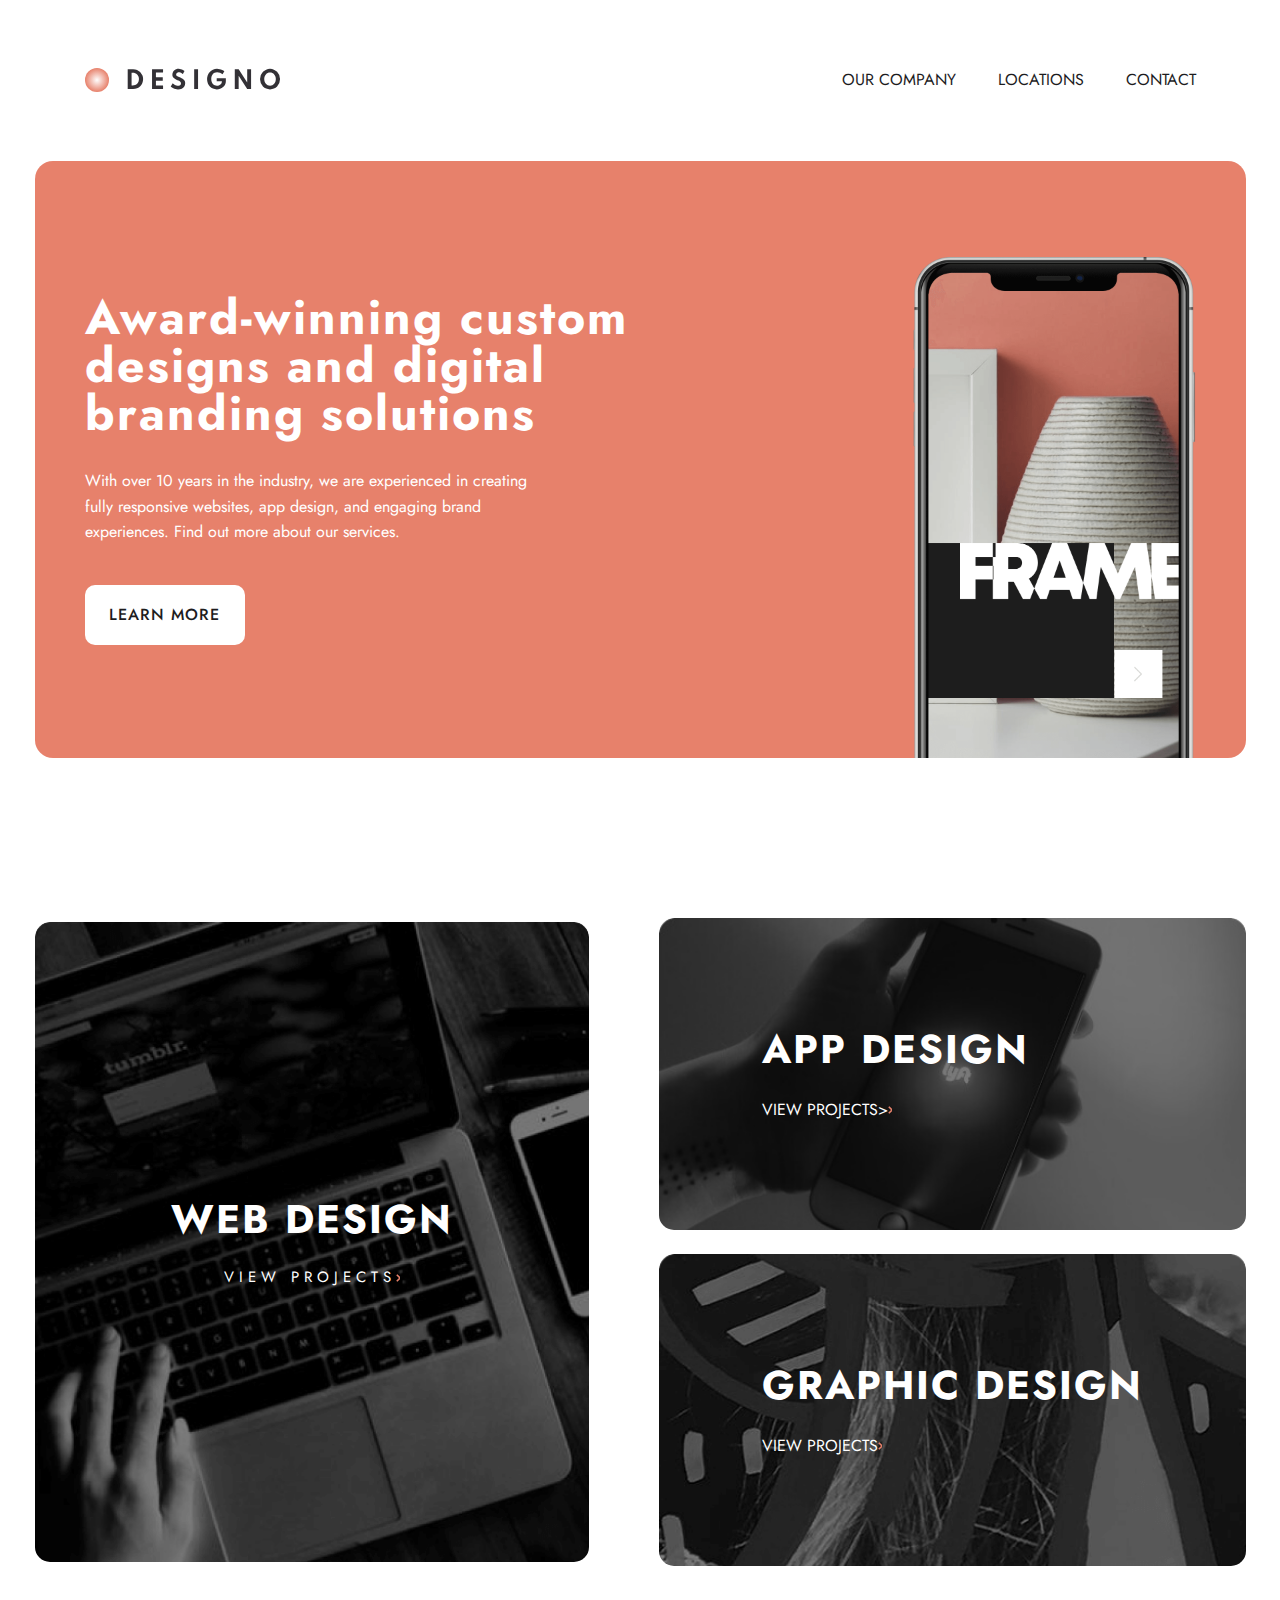
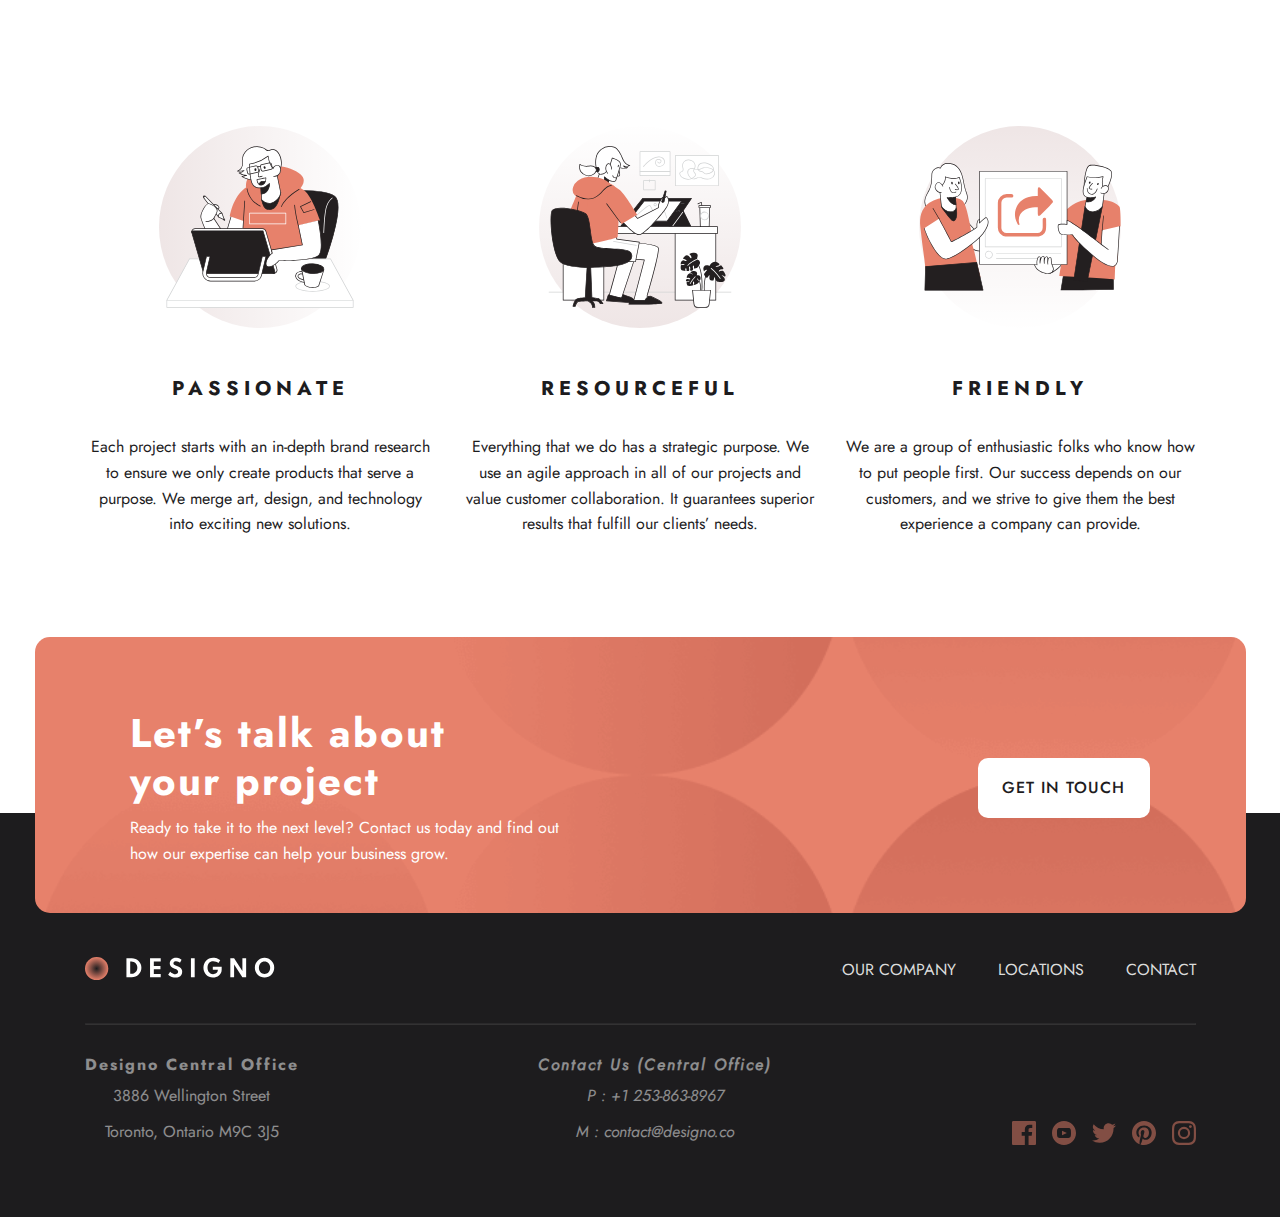
==== index.html @ 4f142d23 "designo site is ready responsive" ====
<!DOCTYPE html>
<html lang="en">
<head>
    <meta charset="UTF-8">
    <meta name="viewport" content="width=device-width, initial-scale=1.0">
    <title>Designo</title>
    <link rel="stylesheet" href="./css/style.css">
</head>
<body>
    <!-- HEADER START -->
    <div class="card">

    <header class="header">
        <div class="container header__container">
           <a class="header__logo-img" href=""> <img src="./images/svg/hompage-white-logo.svg" alt="designo site logo" width="196" height="24"></a>
           <ul class="header-list">
            <li class="header-item"> <a class="header__link" href="./about.html">OUR COMPANY</a></li>
            <li class="header-item"> <a class="header__link" href="./locations.html">LOCATIONS</a></li>
            <li class="header-item"> <a class="header__link" href="./contact.html">CONTACT</a></li>
           </ul>
            <img class="bars-img" src="./images/svg/bars.svg" alt="designo-bars icon" width="24" height="20">
        </div>
    </header>
    <!-- HEADER END -->
    
    <!-- MAIN START-->
    <main class="main">
        <section class="hero">
            <div class="container hero__container">
                <div class="hero__text">
                    <h1>Award-winning custom designs and digital branding solutions</h1>
                    <p>With over 10 years in the industry, we are experienced in creating fully responsive websites, app design, and engaging brand experiences. Find out more about our services.</p>
                    <a class="btn white__btn" href="">Learn More</a>
                </div>
                <img src="./images/png/main-hero-phone.png" alt="designo site hero phone picture" width="284px" height="573px">
            </div>
        </section>
        <section class="designo">
            <div class="container design__container">
                <div class="web__design">
                    <h2>WEB DESIGN</h2>
                     <span class="design__navigation"><a  class="design__nav__description" href="./webdesign.html"> VIEW PROJECTS</a> <img src="./images/svg/view.svg" alt="web-design-wevs icon " width="4" height="8"></span>
                </div>
                <div class="content__design">
                    <div class="app__design">
                        <h2>APP DESIGN</h2>
                         <span class="design__navigation"><a  class="design__nav__taxt"  href="./appdesign.html">VIEW PROJECTS></a><img src="./images/svg/view.svg" alt="web-design-wevs icon " width="4" height="8"></span>
                    </div>
                    <div class="graphic__design">
                        <h2>GRAPHIC DESIGN</h2>
                         <span class="design__navigation "><a class="design__navigations__text" href="./graphic.html">VIEW PROJECTS</a> <img src="./images/svg/view.svg" alt="design vievs iocn" width="4" height="8"></span>
                    </div>
                </div>
            </div>
        </section>

        <section class="about-us">
            <div class="container about-us__container">
                <ul class="about-us__list">
                    <li class="about-us__item">
                        <img src="./images/svg/hompage-main-pessionat.svg" alt="" width="202" height="202">
                        <h3>PASSIONATE</h3>
                        <p>Each project starts with an in-depth brand research to ensure we only create products that serve a purpose. We merge art, design, and technology into exciting new solutions.</p>
                    </li>
                    <li class="about-us__item">
                        <img src="./images/svg/home-page-resourcefull.svg" alt="" width="202" height="202">
                        <h3>RESOURCEFUL</h3>
                        <p>Everything that we do has a strategic purpose. We use an agile approach in all of our projects and value customer collaboration. It guarantees superior results that fulfill our clients’ needs.</p>
                    </li>
                    <li class="about-us__item">
                        <img src="./images/svg/home-main-friendly.svg" alt="" width="202" height="202">
                        <h3>FRIENDLY</h3>
                        <p> We are a group of enthusiastic folks who know how to put people first. Our success depends on our customers, and we strive to give them the best experience a company can provide.</p>
                    </li>
                </ul>
            </div>
        </section>


        <section class="main__end">
            <div class="container main__end__container">
                <div class="main__end-text">
                    <h2>Let’s talk about your project</h2>
                <p>Ready to take it to the next level? Contact us today and find out how our expertise can help your business grow.
                </p>
                </div>
                <a class="btn white__btn" href="">Get in touch</a>
            </div>
        </section>
    </main>
    <!-- MAIN END-->

    <!-- FOOTER START -->
    <footer class="footer">
        <div class="container footer__container">
            <div class="footer__nav__link">
                <a class="header__logo-img" href=""> <img src="./images/svg/site-footer-logo.svg" alt="designo web site white logo" width="196" height=""></a>
                <hr class="footer__hr">
           <ul class="footer__list">
            <li class="footer__item"> <a class="footer__link" href="">OUR COMPANY</a></li>
            <li class="footer__item"> <a class="footer__link" href="">LOCATIONS</a></li>
            <li class="footer__item"> <a class="footer__link" href="">CONTACT</a></li>
           </ul>
            </div>
            <hr class="footer__hr">
            <div class="footer__nav">
                <div class="footer__nav-city">
                    <h4>Designo Central Office</h4>
                        <p>3886 Wellington Street</p>
                            <p>Toronto, Ontario M9C 3J5</p>
                </div>
                <div class="footer__nav-mail">
                    <address>
                        <h4>Contact Us (Central Office)
                            </h4>
                            <p> P : +1 253-863-8967 </p>
                            <p>M : contact@designo.co</p>

                    </address>
                </div>
                <div class="footer__network">
                    <a href=""><img src="./images/svg/footer-facebook.svg" alt="facebook icon" width="24" height="24"></a>
                    <a href=""><img src="./images/svg/footer-youtube.svg" alt="you tobe icon" width="24" height="24"></a>
                    <a href=""><img src="./images/svg/footer-twitter.svg" alt="twitter icon" width="24" height="24"></a>
                    <a href=""><img src="./images/svg/footer-path.svg" alt="path icon" width="24" height="24"></a>
                    <a href=""><img src="./images/svg/footer-instagram.svg" alt="instagramm icon" width="24" height="24"></a>
                </div>

                
            </div>

        </div>
    </footer>
</div>
    <!-- FOOTER END -->
</body>
</html>
---- css/style.css ----
/*! normalize.css v8.0.1 | MIT License | github.com/necolas/normalize.css */
/* Document
   ========================================================================== */
/**
 * 1. Correct the line height in all browsers.
 * 2. Prevent adjustments of font size after orientation changes in iOS.
 */
html {
  line-height: 1.15; /* 1 */
  -webkit-text-size-adjust: 100%; /* 2 */
}

/* Sections
   ========================================================================== */
/**
 * Remove the margin in all browsers.
 */
body {
  margin: 0;
}

/**
 * Render the `main` element consistently in IE.
 */
main {
  display: block;
}

/**
 * Correct the font size and margin on `h1` elements within `section` and
 * `article` contexts in Chrome, Firefox, and Safari.
 */
h1 {
  font-size: 2em;
  margin: 0.67em 0;
}

/* Grouping content
   ========================================================================== */
/**
 * 1. Add the correct box sizing in Firefox.
 * 2. Show the overflow in Edge and IE.
 */
hr {
  box-sizing: content-box; /* 1 */
  height: 0; /* 1 */
  overflow: visible; /* 2 */
}

/**
 * 1. Correct the inheritance and scaling of font size in all browsers.
 * 2. Correct the odd `em` font sizing in all browsers.
 */
pre {
  font-family: monospace, monospace; /* 1 */
  font-size: 1em; /* 2 */
}

/* Text-level semantics
   ========================================================================== */
/**
 * Remove the gray background on active links in IE 10.
 */
a {
  background-color: transparent;
}

/**
 * 1. Remove the bottom border in Chrome 57-
 * 2. Add the correct text decoration in Chrome, Edge, IE, Opera, and Safari.
 */
abbr[title] {
  border-bottom: none; /* 1 */
  text-decoration: underline; /* 2 */
  -webkit-text-decoration: underline dotted;
          text-decoration: underline dotted; /* 2 */
}

/**
 * Add the correct font weight in Chrome, Edge, and Safari.
 */
b,
strong {
  font-weight: bolder;
}

/**
 * 1. Correct the inheritance and scaling of font size in all browsers.
 * 2. Correct the odd `em` font sizing in all browsers.
 */
code,
kbd,
samp {
  font-family: monospace, monospace; /* 1 */
  font-size: 1em; /* 2 */
}

/**
 * Add the correct font size in all browsers.
 */
small {
  font-size: 80%;
}

/**
 * Prevent `sub` and `sup` elements from affecting the line height in
 * all browsers.
 */
sub,
sup {
  font-size: 75%;
  line-height: 0;
  position: relative;
  vertical-align: baseline;
}

sub {
  bottom: -0.25em;
}

sup {
  top: -0.5em;
}

/* Embedded content
   ========================================================================== */
/**
 * Remove the border on images inside links in IE 10.
 */
img {
  border-style: none;
}

/* Forms
   ========================================================================== */
/**
 * 1. Change the font styles in all browsers.
 * 2. Remove the margin in Firefox and Safari.
 */
button,
input,
optgroup,
select,
textarea {
  font-family: inherit; /* 1 */
  font-size: 100%; /* 1 */
  line-height: 1.15; /* 1 */
  margin: 0; /* 2 */
}

/**
 * Show the overflow in IE.
 * 1. Show the overflow in Edge.
 */
button,
input { /* 1 */
  overflow: visible;
}

/**
 * Remove the inheritance of text transform in Edge, Firefox, and IE.
 * 1. Remove the inheritance of text transform in Firefox.
 */
button,
select { /* 1 */
  text-transform: none;
}

/**
 * Correct the inability to style clickable types in iOS and Safari.
 */
button,
[type=button],
[type=reset],
[type=submit] {
  -webkit-appearance: button;
}

/**
 * Remove the inner border and padding in Firefox.
 */
button::-moz-focus-inner,
[type=button]::-moz-focus-inner,
[type=reset]::-moz-focus-inner,
[type=submit]::-moz-focus-inner {
  border-style: none;
  padding: 0;
}

/**
 * Restore the focus styles unset by the previous rule.
 */
button:-moz-focusring,
[type=button]:-moz-focusring,
[type=reset]:-moz-focusring,
[type=submit]:-moz-focusring {
  outline: 1px dotted ButtonText;
}

/**
 * Correct the padding in Firefox.
 */
fieldset {
  padding: 0.35em 0.75em 0.625em;
}

/**
 * 1. Correct the text wrapping in Edge and IE.
 * 2. Correct the color inheritance from `fieldset` elements in IE.
 * 3. Remove the padding so developers are not caught out when they zero out
 *    `fieldset` elements in all browsers.
 */
legend {
  box-sizing: border-box; /* 1 */
  color: inherit; /* 2 */
  display: table; /* 1 */
  max-width: 100%; /* 1 */
  padding: 0; /* 3 */
  white-space: normal; /* 1 */
}

/**
 * Add the correct vertical alignment in Chrome, Firefox, and Opera.
 */
progress {
  vertical-align: baseline;
}

/**
 * Remove the default vertical scrollbar in IE 10+.
 */
textarea {
  overflow: auto;
}

/**
 * 1. Add the correct box sizing in IE 10.
 * 2. Remove the padding in IE 10.
 */
[type=checkbox],
[type=radio] {
  box-sizing: border-box; /* 1 */
  padding: 0; /* 2 */
}

/**
 * Correct the cursor style of increment and decrement buttons in Chrome.
 */
[type=number]::-webkit-inner-spin-button,
[type=number]::-webkit-outer-spin-button {
  height: auto;
}

/**
 * 1. Correct the odd appearance in Chrome and Safari.
 * 2. Correct the outline style in Safari.
 */
[type=search] {
  -webkit-appearance: textfield; /* 1 */
  outline-offset: -2px; /* 2 */
}

/**
 * Remove the inner padding in Chrome and Safari on macOS.
 */
[type=search]::-webkit-search-decoration {
  -webkit-appearance: none;
}

/**
 * 1. Correct the inability to style clickable types in iOS and Safari.
 * 2. Change font properties to `inherit` in Safari.
 */
::-webkit-file-upload-button {
  -webkit-appearance: button; /* 1 */
  font: inherit; /* 2 */
}

/* Interactive
   ========================================================================== */
/*
 * Add the correct display in Edge, IE 10+, and Firefox.
 */
details {
  display: block;
}

/*
 * Add the correct display in all browsers.
 */
summary {
  display: list-item;
}

/* Misc
   ========================================================================== */
/**
 * Add the correct display in IE 10+.
 */
template {
  display: none;
}

/**
 * Add the correct display in IE 10.
 */
[hidden] {
  display: none;
}

*,
*::after,
*::before {
  margin: 0;
  padding: 0;
  box-sizing: border-box;
}

*:focus {
  outline: 2px dotted #E7816B;
  outline-offset: 0.3s;
}

html {
  scroll-behavior: smooth;
  font-size: 62.5%;
  height: 100%;
}

img {
  display: flex;
  -o-object-fit: cover;
     object-fit: cover; /* contain */
}

a {
  text-decoration: none;
  display: inline-block;
}

ul,
ol {
  list-style: none;
}

h1,
h2,
h3,
h4,
h5,
h6 {
  margin: 0;
}

body {
  font-family: "Jost";
  font-weight: 400;
  font-size: 1.6rem;
  line-height: 1.62;
  color: #1D1C1E;
  display: flex;
  flex-direction: column;
  height: 100%;
}

.container {
  width: 100%;
  max-width: 1211px;
  margin-left: auto;
  margin-right: auto;
  padding-left: 5rem;
  padding-right: 5rem;
}

.main__start__container {
  background-image: url("../../images/png/main-end-bg.png");
  background-color: #E7816B;
  border-radius: 1.5rem;
}

.main__start__description {
  color: #FFFFFF;
  display: flex;
  flex-direction: column;
  align-items: center;
  justify-content: center;
  padding-top: 6.4rem;
  padding-bottom: 6.4rem;
}
.main__start__description p {
  width: 100%;
  max-width: 530px;
  text-align: center;
  margin-top: 2.4rem;
}

@media screen and (max-width: 420px) {
  .main__start__description h1 {
    font-size: 3rem;
  }
}
.web-hero__container {
  border-radius: 15px;
  display: flex;
  flex-wrap: wrap;
  align-items: center;
  justify-content: center;
  margin-top: 16rem;
  margin-bottom: 16rem;
  gap: 3rem;
}

.web-hero__content {
  display: flex;
  flex-direction: column;
  align-items: center;
  justify-content: center;
}

.web-hero__text {
  background-color: #E7816B;
  width: 100%;
  max-width: 350px;
  padding: 3.2rem;
  display: flex;
  flex-direction: column;
  align-items: center;
  justify-content: center;
  border-radius: 0 0 1.5rem 1.5rem;
}
.web-hero__text p {
  text-align: center;
  margin-top: 1.6rem;
}

.wrapper__designs {
  display: flex;
  justify-content: space-between;
  gap: 3rem;
}

.app__designs {
  background-image: url("../../images/png/app-design.jpg");
  background-repeat: no-repeat;
  width: 100%;
  max-width: 540px;
  padding: 8rem 8.3rem;
  color: #FFFFFF;
  border-radius: 1.5rem;
}

.graphic__designs {
  background-image: url("../../images/png/graphic.png");
  background-repeat: no-repeat;
  padding: 8rem 7rem;
  width: 100%;
  max-width: 540px;
  color: #FFFFFF;
  border-radius: 1.5rem;
}

@media screen and (max-width: 900px) {
  .wrapper__designs h2 {
    font-size: 3rem;
  }
}
@media screen and (max-width: 820px) {
  .wrapper__designs .design__nav-text {
    font-weight: 500px;
    font-size: 1.5rem;
    line-height: 1.44;
    letter-spacing: 2px;
    text-align: center;
    cursor: pointer;
  }
  .wrapper__designs .app-designs {
    padding: 5rem 4rem;
  }
  .wrapper__designs .graphic__designs {
    padding: 5rem 5rem;
  }
}
@media screen and (max-width: 700px) {
  .wrapper__designs {
    display: flex;
    flex-direction: column;
    align-items: center;
    justify-content: center;
  }
  .wrapper__designs .app__designs {
    padding: 5rem 4rem;
    width: 100%;
  }
  .wrapper__designs .graphic__designs {
    width: 100%;
  }
}
.web-hero__dubl {
  display: flex;
  flex-wrap: wrap;
  justify-content: flex-start;
}

@media screen and (max-width: 850px) {
  .web-hero__dubl {
    display: flex;
    flex-wrap: wrap;
    align-items: center;
    justify-content: center;
  }
}
/* jost-regular - latin */
@font-face {
  font-display: swap; /* Check https://developer.mozilla.org/en-US/docs/Web/CSS/@font-face/font-display for other options. */
  font-family: "Jost";
  font-style: normal;
  font-weight: 400;
  src: url("../fonts/jost-v14-latin-regular.woff2") format("woff2"); /* Chrome 36+, Opera 23+, Firefox 39+, Safari 12+, iOS 10+ */
}
/* jost-italic - latin */
@font-face {
  font-display: swap; /* Check https://developer.mozilla.org/en-US/docs/Web/CSS/@font-face/font-display for other options. */
  font-family: "Jost";
  font-style: italic;
  font-weight: 400;
  src: url("../fonts/jost-v14-latin-italic.woff2") format("woff2"); /* Chrome 36+, Opera 23+, Firefox 39+, Safari 12+, iOS 10+ */
}
/* jost-500 - latin */
@font-face {
  font-display: swap; /* Check https://developer.mozilla.org/en-US/docs/Web/CSS/@font-face/font-display for other options. */
  font-family: "Jost";
  font-style: normal;
  font-weight: 500;
  src: url("../fonts/jost-v14-latin-500.woff2") format("woff2"); /* Chrome 36+, Opera 23+, Firefox 39+, Safari 12+, iOS 10+ */
}
/* jost-700 - latin */
@font-face {
  font-display: swap; /* Check https://developer.mozilla.org/en-US/docs/Web/CSS/@font-face/font-display for other options. */
  font-family: "Jost";
  font-style: normal;
  font-weight: 700;
  src: url("../fonts/jost-v14-latin-700.woff2") format("woff2"); /* Chrome 36+, Opera 23+, Firefox 39+, Safari 12+, iOS 10+ */
}
h1 h2 h3 {
  font-weight: 500;
  color: #1D1C1E;
}

h1 {
  font-size: 4.8rem;
  line-height: 1;
  letter-spacing: 2px;
}

h2 {
  font-size: 4rem;
  line-height: 1.2;
  letter-spacing: 2px;
}

h3 {
  font-size: 2rem;
  line-height: 1.3;
  letter-spacing: 5px;
}

h4 {
  font-weight: 700;
  line-height: 1;
  letter-spacing: 2px;
}

.btn {
  padding: 1.7rem 2.45rem;
  border-radius: 1rem;
  font-size: 1.6rem;
  font-weight: 500;
  letter-spacing: 1px;
  text-transform: uppercase;
}

.white__btn {
  color: #1D1C1E;
  background-color: #FFFFFF;
  transition: 0.3s;
}

.white__btn:hover {
  color: #FFFFFF;
  background-color: #FFAD9B;
}

.peach__btn {
  color: #FFFFFF;
  background-color: #E7816B;
  transition: 0.3s;
}

.peach__btn:hover {
  background-color: #FFAD9B;
  transition: 0.4s;
}

.header {
  background-color: #FFFFFF;
}

.header__container {
  display: flex;
  align-items: center;
  padding-top: 6.7rem;
  padding-bottom: 6.7rem;
}

.header__logo-img {
  margin-right: auto;
}

.header-list {
  display: flex;
  align-items: center;
  gap: 4.2rem;
}

.header__link {
  color: #1D1C1E;
}

.header__link::after {
  content: "";
  display: block;
  width: 0;
  height: 1px;
  background-color: #333136;
  transition: 0.3s;
}

.header__link:hover::after {
  content: "";
  width: 100%;
}

.bars-img {
  display: none;
}

@media screen and (max-width: 700px) {
  .header-list {
    display: flex;
    align-items: center;
    gap: 1.2rem;
  }
}
@media screen and (max-width: 615px) {
  .header-list {
    display: none;
  }
  .bars-img {
    display: block;
  }
}
.footer {
  padding-top: 14.4rem;
  padding-bottom: 7.2rem;
  background-color: #1D1C1E;
}

.footer__nav__link {
  margin-bottom: 4rem;
  display: flex;
  align-items: center;
}

.header__logo-img {
  -o-object-fit: cover;
     object-fit: cover;
  margin-right: auto;
}

.footer__list {
  display: flex;
  align-items: center;
  gap: 4.2rem;
}

.footer__link {
  color: #DCDCDC;
}

.footer__hr {
  background-color: #FFFFFF;
  opacity: 0.1;
}

.footer__nav {
  margin-top: 3.2rem;
  display: flex;
  justify-content: space-between;
  align-items: flex-end;
  color: #FFFFFF;
  opacity: 0.5;
}

.footer__nav-city {
  display: flex;
  flex-direction: column;
  align-items: center;
  justify-content: center;
  gap: 1rem;
}

.footer__nav-mail address {
  display: flex;
  flex-direction: column;
  align-items: center;
  justify-content: center;
  gap: 1rem;
}

.footer__network {
  display: flex;
  gap: 1.6rem;
}
.footer__network img {
  -o-object-fit: contain;
     object-fit: contain;
}

.footer__top__hroad {
  display: none;
}

@media screen and (max-width: 760px) {
  .footer__nav {
    display: flex;
    flex-direction: column;
    align-items: center;
    justify-content: center;
    gap: 3rem;
  }
}
@media screen and (max-width: 670px) {
  .footer__hroad {
    display: none;
  }
  .footer__nav__link {
    display: flex;
    flex-direction: column;
    align-items: center;
    justify-content: center;
  }
  .header__logo-img {
    margin-left: auto;
    margin-right: auto;
  }
  .footer__top__hroad {
    display: block;
    width: 100%;
    margin-top: 3.2rem;
    margin-bottom: 3.2rem;
  }
  .footer-list {
    display: flex;
    flex-direction: column;
    align-items: center;
    justify-content: center;
  }
}
main {
  flex-grow: 1;
}

.hero__container {
  padding-top: 6rem;
  padding-bottom: 4rem;
  display: flex;
  justify-content: space-between;
  align-items: center;
  background-image: url("../../images/svg/main-hero-oval.png");
  background-repeat: no-repeat;
  background-position: right;
  background-size: contain;
  background-color: #E7816B;
  border-radius: 1.8rem;
}
.hero__container img {
  width: 100%;
  max-width: 284px;
  -o-object-fit: contain;
     object-fit: contain;
  margin-bottom: -7.6rem;
}

.hero__text {
  width: 100%;
  max-width: 640px;
  color: #FFFFFF;
}
.hero__text p {
  width: 100%;
  max-width: 450px;
  margin-top: 3rem;
  margin-bottom: 4rem;
}

@media screen and (max-width: 800px) {
  .hero__container {
    padding-top: 3rem;
    padding-bottom: 2rem;
    align-items: flex-start;
  }
  .hero__container h1 {
    font-size: 3rem;
  }
  .hero__container img {
    width: 100%;
    max-width: 200px;
    -o-object-fit: contain;
       object-fit: contain;
    margin-bottom: -13rem;
  }
}
@media screen and (max-width: 600px) {
  .hero__container {
    display: flex;
    flex-direction: column;
    align-items: center;
    justify-content: center;
  }
  .hero__container .hero__description {
    display: flex;
    flex-direction: column;
    align-items: center;
    justify-content: center;
  }
  .hero__container .hero__description h1 {
    text-align: center;
  }
  .hero__container .hero__description p {
    text-align: center;
  }
}
.about-us__list {
  display: flex;
  flex-wrap: wrap;
  justify-content: center;
  gap: 3rem;
  align-items: center;
}

.about-us__item {
  display: flex;
  flex-direction: column;
  align-items: center;
  justify-content: center;
}
.about-us__item p {
  width: 100%;
  max-width: 350px;
  text-align: center;
}
.about-us__item h3 {
  margin-top: 4.8rem;
  margin-bottom: 3.2rem;
}

.main__end {
  position: relative;
}

.main__end__container {
  background-color: #E7816B;
  background-image: url("../../images/png/main-end-bg.png");
  background-repeat: no-repeat;
  padding: 7.2rem 9.6rem 4.6rem 9.5rem;
  background-position: right;
  background-size: cover;
  align-items: center;
  position: relative;
  display: flex;
  justify-content: center;
  border-radius: 1.5rem;
  top: 10rem;
}

.main__end-text {
  width: 100%;
  max-width: 459px;
  margin-right: auto;
  color: #FFFFFF;
}
.main__end-text h2 {
  width: 100%;
  max-width: 368px;
  padding-bottom: 1rem;
}

@media screen and (max-width: 820px) {
  .main__end__container {
    display: flex;
    flex-direction: column;
    align-items: center;
    justify-content: center;
    gap: 3.2rem;
  }
  .main__end-text {
    display: flex;
    flex-direction: column;
    align-items: center;
    justify-content: center;
    gap: 2rem;
    margin-left: auto;
  }
  .main__end-text h2 {
    text-align: center;
  }
  .main__end-text p {
    text-align: center;
  }
}
@media screen and (max-width: 500px) {
  .main__end-text h2 {
    font-size: 3rem;
  }
  .main__end__container .btn {
    padding: 1.7rem 1.8rem;
    font-size: 1.5rem;
  }
}
.design__container {
  display: flex;
  justify-content: space-between;
  align-items: center;
  gap: 3rem;
  padding: 0;
  margin-top: 16rem;
  padding-bottom: 16rem;
}

.web__design {
  display: flex;
  flex-direction: column;
  align-items: center;
  justify-content: center;
  background-image: url("../../images/png/web-design.png");
  background-repeat: no-repeat;
  background-size: cover;
  padding: 27.3rem 13.6rem;
  color: #FFFFFF;
  border-radius: 1.5rem;
}

.design__navigation {
  display: flex;
  align-items: center;
  margin-top: 2.4rem;
}
.design__navigation .design__nav__description {
  font-weight: 500px;
  font-size: 1.5rem;
  line-height: 1.44;
  letter-spacing: 5px;
  text-align: center;
  cursor: pointer;
}

.app__design {
  background-image: url("../../images/png/app-design.jpg");
  background-repeat: no-repeat;
  background-size: cover;
  border-radius: 1.5rem;
  padding: 10.7rem 10.3rem;
  margin-bottom: 2.4rem;
  color: #FFFFFF;
}

.design__navigation a {
  color: #FFFFFF;
}

.graphic__design {
  background-image: url("../../images/png/graphic.png");
  background-repeat: no-repeat;
  background-size: cover;
  padding: 10.7rem 10.3rem;
  border-radius: 1.5rem;
  color: #FFFFFF;
}

.web-hero__text {
  background-color: #F1F3F5;
}
.web-hero__text h3 {
  font-weight: 500;
  color: #E7816B;
}
.web-hero__text p {
  color: #333136;
}

@media screen and (max-width: 1030px) {
  .design__container h2 {
    font-size: 3rem;
  }
}
@media screen and (max-width: 880px) {
  .design__container .web__design {
    padding: 20.3rem 5.6rem;
  }
  .design__container .app__design {
    padding: 7.7rem 6.3rem;
  }
  .design__container .graphic__design {
    padding: 7.7rem 6.3rem;
  }
}
@media screen and (max-width: 700px) {
  .design__container {
    display: flex;
    flex-direction: column;
    align-items: center;
    justify-content: center;
  }
  .design__container .wrapper__design {
    width: 100%;
  }
  .design__container .web__design {
    width: 100%;
    padding: 7.7rem 6.3rem;
  }
  .design__container .app__design {
    width: 100%;
    background-size: cover;
    display: flex;
    flex-direction: column;
    align-items: center;
    justify-content: cen;
  }
  .design__container .graphic__design {
    width: 100%;
    background-size: cover;
    display: flex;
    flex-direction: column;
    align-items: center;
    justify-content: center;
  }
}
.about__start__container {
  width: 100%;
  display: flex;
  align-items: center;
  justify-content: center;
}
.about__start__container img {
  width: 100%;
  height: 100%;
  border-radius: 0 1.5rem 1.5rem 0;
  -o-object-fit: contain;
     object-fit: contain;
}

.main__end__description {
  display: flex;
  flex-direction: column;
  align-items: center;
  justify-content: center;
  color: #FFFFFF;
  background-image: url("../../images/svg/main-hero-oval.png");
  background-repeat: no-repeat;
  background-size: cover;
  background-position: right 0.5rem bottom;
  background-color: #E7816B;
  padding: 14rem 8.2rem 13rem 9.5rem;
  border-radius: 1.5rem 0 0 1.5rem;
}
.main__end__description p {
  margin-top: 3.2rem;
  text-align: center;
}

@media screen and (max-width: 1085px) {
  .about__start__container {
    display: flex;
    flex-direction: column-reverse;
    align-items: center;
    justify-content: center;
  }
  .about__start__container img {
    border-radius: 1.5rem 1.5rem 0 0;
  }
  .about__start__container .about__description {
    border-radius: 0 0 1.5rem 1.5rem;
  }
}
.about__content__container {
  display: flex;
  align-items: center;
  margin-top: 1.6rem;
}
.about__content__container img {
  width: 100%;
  max-width: 476px;
}

.about__content__description {
  padding: 10rem 9.4rem;
  display: flex;
  flex-direction: column;
  align-items: center;
  justify-content: center;
  gap: 2.4rem;
  background-color: #FDF3F0;
}
.about__content__description h2 {
  color: #E7816B;
}

@media screen and (max-width: 1185px) {
  .about__content__description {
    padding: 7rem 8rem;
  }
}
@media screen and (max-width: 1050px) {
  .about__content__description {
    padding: 8rem 5rem;
  }
}
@media screen and (max-width: 1050px) {
  .about__content__description {
    padding: 7rem 5rem;
  }
}
@media screen and (max-width: 980px) {
  .about__content__description {
    padding: 6rem 4rem;
  }
}
@media screen and (max-width: 900px) {
  .about__content__description {
    padding: 5rem 3rem;
  }
}
@media screen and (max-width: 885px) {
  .about__content__container {
    display: flex;
    flex-direction: column;
    align-items: center;
    justify-content: center;
  }
  .about__content__container img {
    width: 100%;
    max-width: 1111px;
  }
  .about__content-order {
    display: flex;
    flex-direction: column-reverse;
    align-items: center;
    justify-content: center;
  }
  .about__content-order img {
    width: 100%;
    max-width: 1111px;
  }
}
.about__hero__container {
  margin-top: 16rem;
  margin-bottom: 16rem;
}

.about__hero__list {
  display: flex;
  flex-wrap: wrap;
  gap: 17rem;
  align-items: center;
  justify-content: center;
}

.about__hero__item {
  display: flex;
  flex-direction: column;
  align-items: center;
  justify-content: center;
  gap: 3.2rem;
}

.contact__container {
  background-color: #E7816B;
  border-radius: 1.5rem;
  display: flex;
  align-items: center;
  background-image: url("../../images/svg/main-hero-oval.png");
  background-repeat: no-repeat;
}

.contact__description {
  color: #FFFFFF;
  width: 100%;
  max-width: 540px;
  padding: 13.5rem 0 16.1rem 9.5rem;
}
.contact__description h1 {
  margin-bottom: 3.2rem;
}

.contact__submit {
  margin-left: auto;
  display: flex;
  flex-direction: column;
  align-items: flex-end;
  gap: 2.5rem;
}

.contact-form {
  width: 100%;
  display: flex;
  flex-direction: column;
  gap: 25px;
}

.contact-form__input {
  border: none;
  background: transparent;
  color: #fff;
  border-bottom: 1px solid #fff;
  padding: 0 16px 12px;
  width: 100%;
}

.contact-form__input:focus {
  outline: none;
}

.contact-form__input::-moz-placeholder {
  color: #fff;
}

.contact-form__input::placeholder {
  color: #fff;
}

.contact-form__textarea {
  border: none;
  background: transparent;
  color: #fff;
  border-bottom: 1px solid #fff;
  padding: 0 16px 12px;
  width: 100%;
  height: 102px;
}

.contact-form__textarea:focus {
  outline: none;
}

.contact-form__textarea::-moz-placeholder {
  color: #fff;
}

.contact-form__textarea::placeholder {
  color: #fff;
}

.contact-form__wrapper {
  width: 100%;
  display: flex;
  justify-content: flex-end;
}

.btn {
  border: none;
}

@media screen and (max-width: 700px) {
  .contact__container {
    width: 100%;
    display: flex;
    flex-direction: column;
    align-items: center;
    justify-content: center;
  }
  .btn {
    margin-bottom: 2rem;
  }
  .contact-form {
    display: flex;
    flex-direction: column;
    align-items: center;
    justify-content: center;
  }
}
.canada__container {
  display: flex;
  flex-direction: column;
  align-items: center;
  justify-content: center;
  gap: 3.2rem;
}
.canada__container img {
  width: 100%;
  border-radius: 1.5rem;
}

.canada__content__wrapper {
  width: 100%;
  display: flex;
  align-items: center;
  gap: 3rem;
}

.canada__cantent {
  width: 100%;
  max-width: 940px;
  display: flex;
  flex-direction: column;
  gap: 2.4rem;
  padding: 8.8rem 9.5rem;
  background-color: #FDF3F0;
  background-image: url("../../images/png/main-end-bg.png");
  background-repeat: no-repeat;
  background-size: cover;
  border-radius: 1.5rem;
}

.canada__description {
  display: flex;
  gap: 10rem;
}

.canada__office address {
  width: 100%;
  max-width: 255px;
}

.canada__contact address {
  width: 100%;
  max-width: 255px;
}

@media screen and (max-width: 950px) {
  .canada__content__wrapper {
    display: flex;
    flex-direction: column-reverse;
  }
  .canada__content__revers {
    display: flex;
    flex-direction: column;
  }
}
@media screen and (max-width: 776px) {
  .canada__cantent {
    padding: 4.8rem 5.5rem;
  }
  .canada__description {
    display: flex;
    gap: 4rem;
  }
}
@media screen and (max-width: 600px) {
  .canada__cantent {
    display: flex;
    flex-direction: column;
    align-items: center;
    justify-content: center;
  }
  .canada__description {
    display: flex;
    flex-direction: column;
    align-items: center;
    justify-content: center;
  }
}/*# sourceMappingURL=style.css.map */
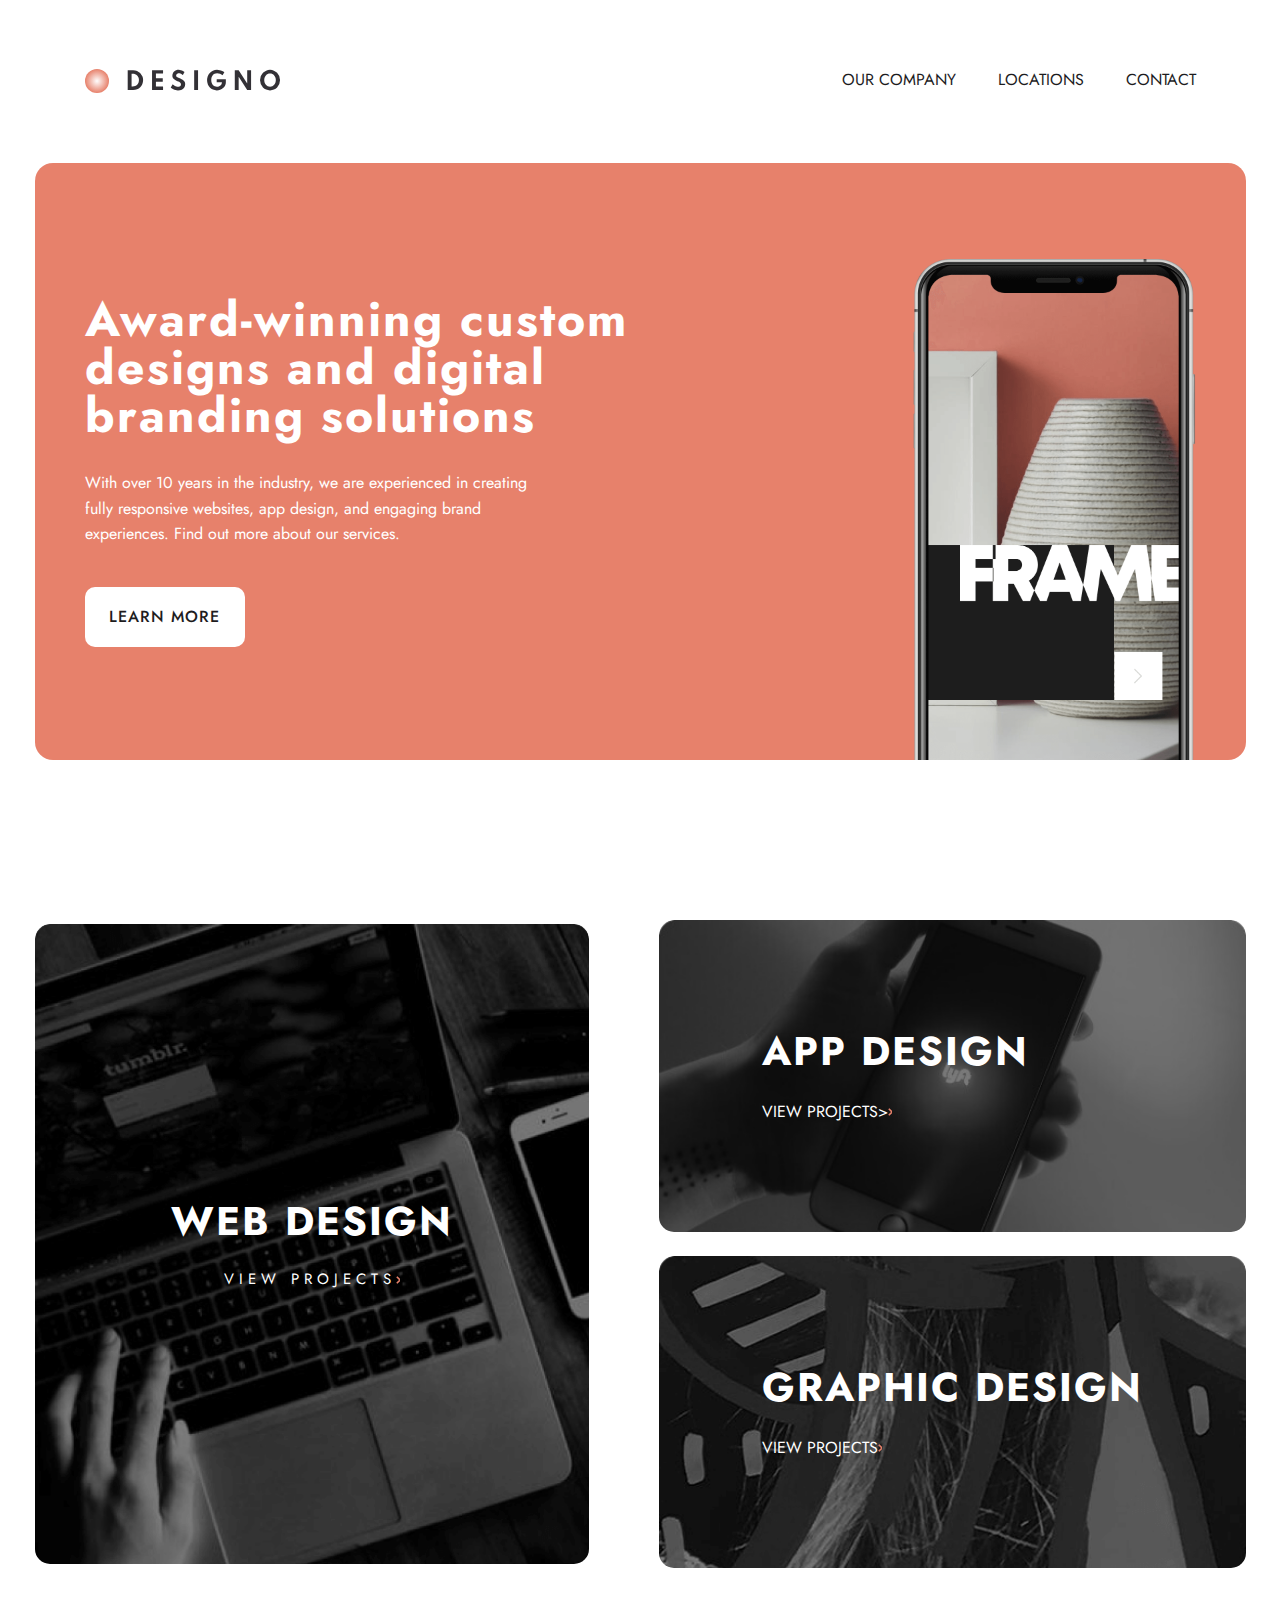
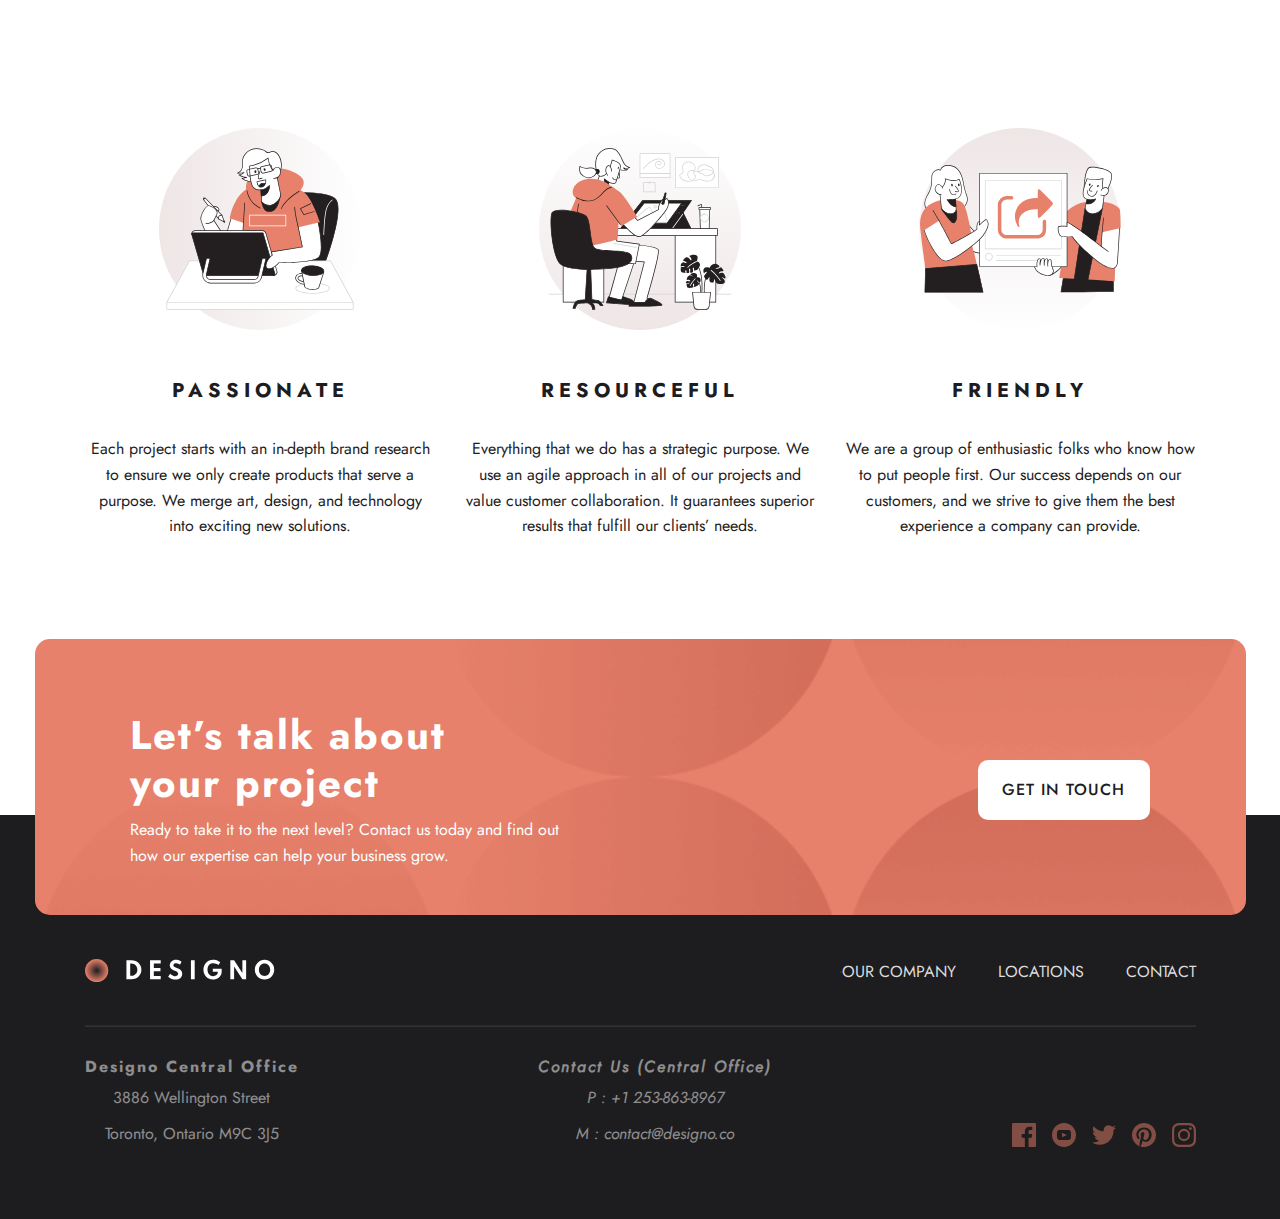
==== commit 7ae880a3: "change in header and footer" ====
--- a/index.html
+++ b/index.html
@@ -18,7 +18,7 @@
             <li class="header-item"> <a class="header__link" href="./locations.html">LOCATIONS</a></li>
             <li class="header-item"> <a class="header__link" href="./contact.html">CONTACT</a></li>
            </ul>
-            <img class="bars-img" src="./images/svg/bars.svg" alt="designo-bars icon" width="24" height="20">
+            <img class="bars-img" src="./images/svg/designo-bars icon.svg" alt="designo-bars icon" width="24" height="20">
         </div>
     </header>
     <!-- HEADER END -->
--- a/css/style.css
+++ b/css/style.css
@@ -630,9 +630,10 @@
   content: "";
   display: block;
   width: 0;
-  height: 1px;
-  background-color: #333136;
+  height: 3px;
+  background-color: #FFAD9B;
   transition: 0.3s;
+  border-radius: 2px;
 }
 
 .header__link:hover::after {
